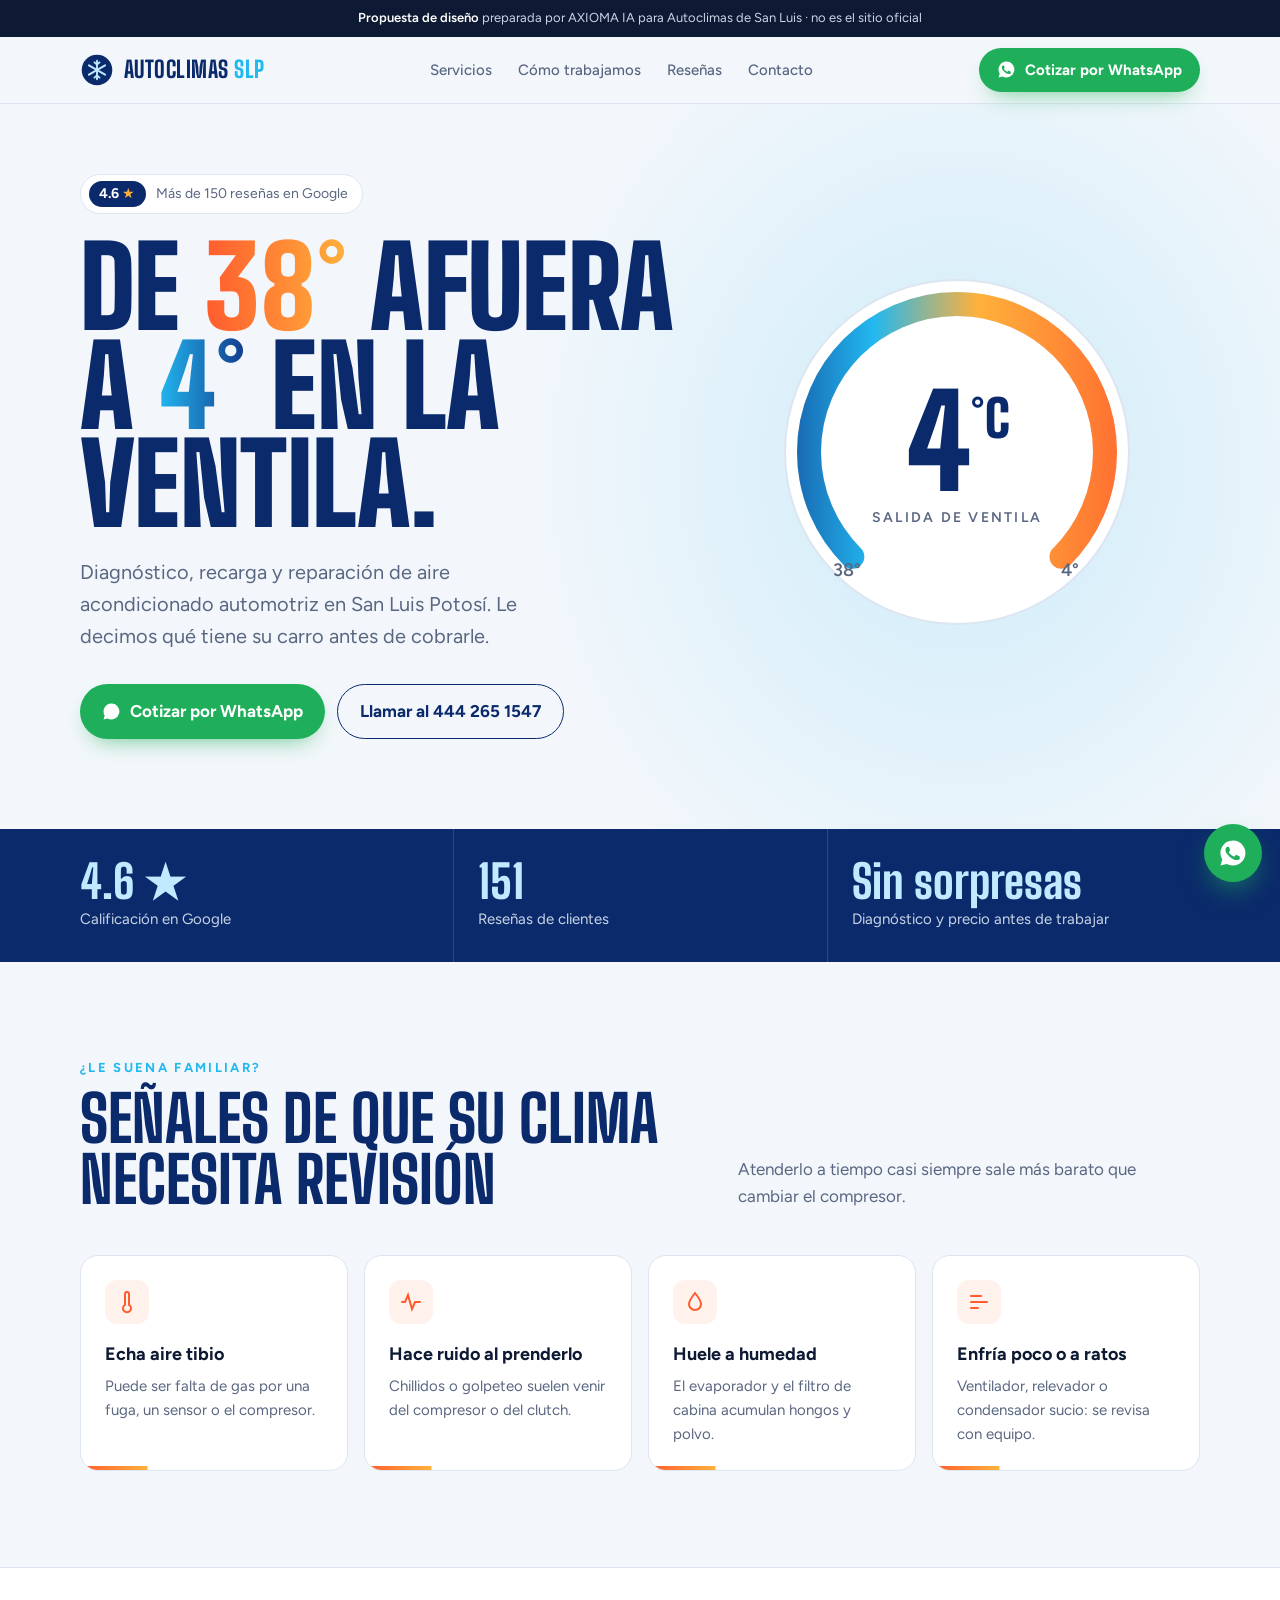
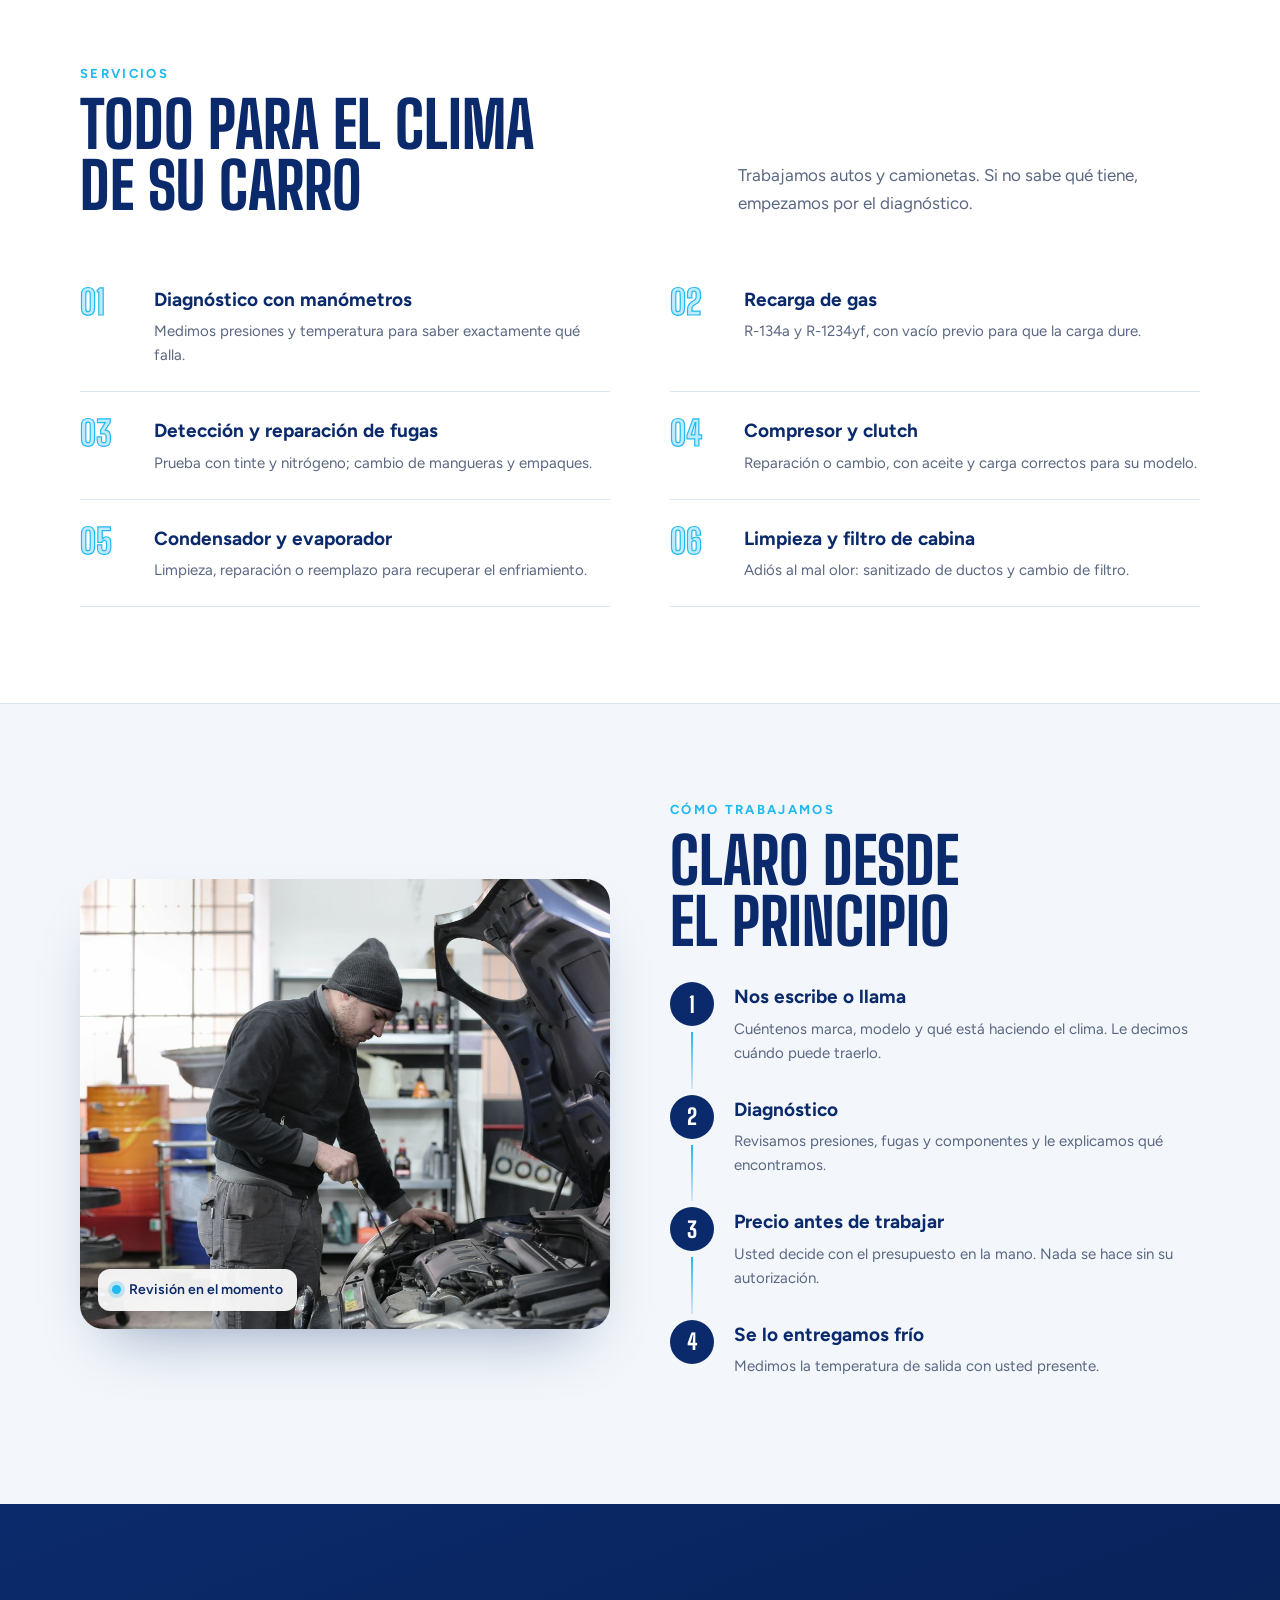
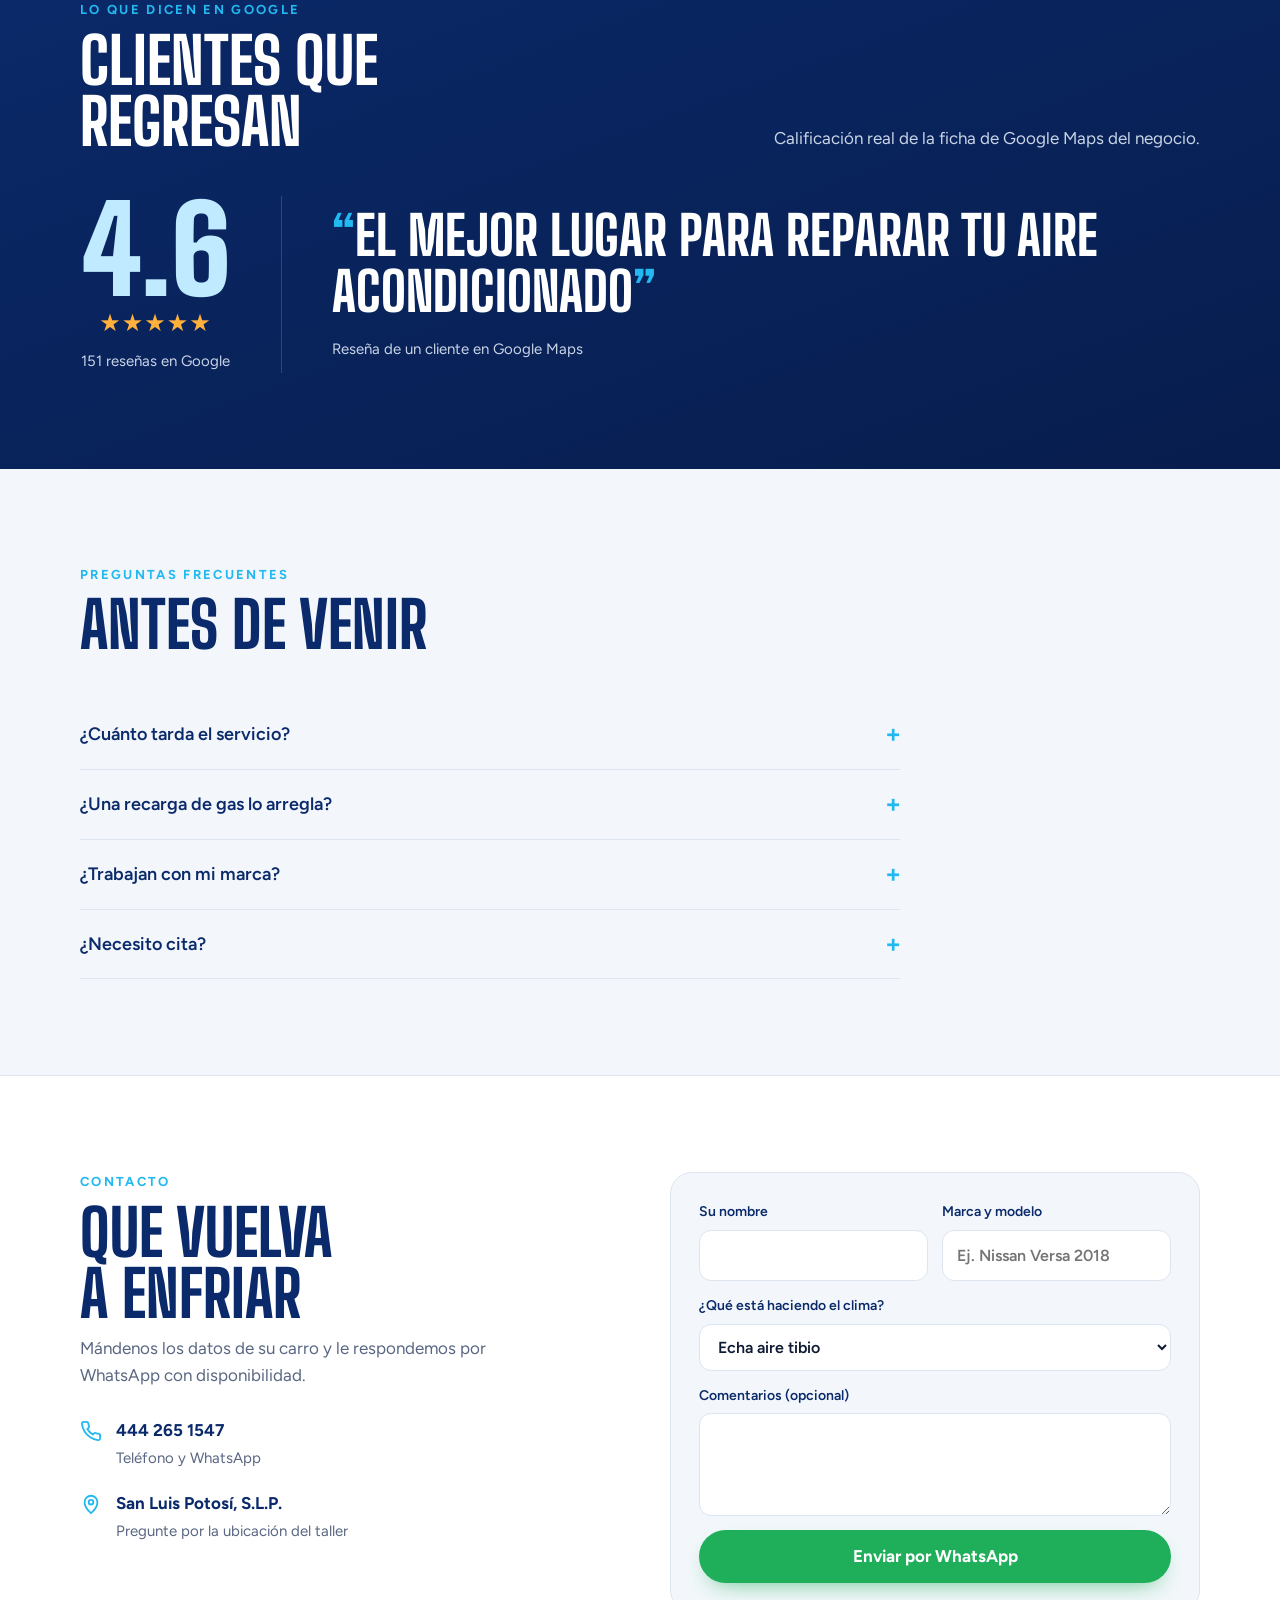
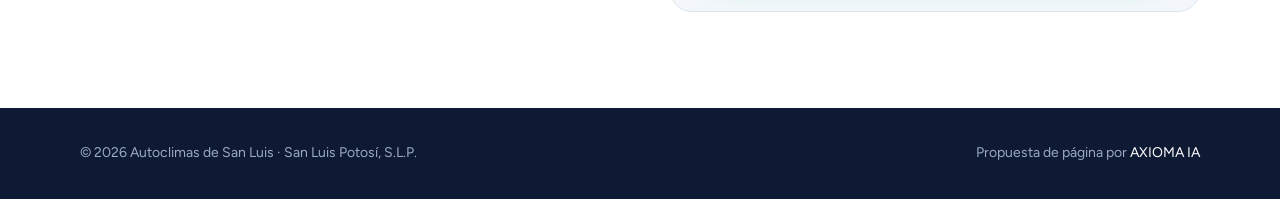
==== autoclimas/index.html @ b7ce18bd "Demos públicas: consultorios, La Llave y 3 landings nuevas para prospectos Co-Authored-By: Claude Op" ====
<!doctype html>
<html lang="es-MX">
<head>
<meta charset="utf-8">
<meta name="viewport" content="width=device-width, initial-scale=1">
<title>Autoclimas de San Luis · Aire acondicionado automotriz en San Luis Potosí</title>
<meta name="description" content="Reparación y recarga de aire acondicionado automotriz en San Luis Potosí. 4.6 estrellas y más de 150 reseñas en Google. Cotice por WhatsApp.">
<!-- Propuesta de diseño: no indexar hasta que el negocio la apruebe -->
<meta name="robots" content="noindex, nofollow">
<meta property="og:title" content="Autoclimas de San Luis · Que su carro vuelva a enfriar">
<meta property="og:description" content="Diagnóstico, recarga y reparación de aire acondicionado automotriz en San Luis Potosí.">
<link rel="preconnect" href="https://fonts.googleapis.com">
<link rel="preconnect" href="https://fonts.gstatic.com" crossorigin>
<link href="https://fonts.googleapis.com/css2?family=Big+Shoulders+Display:wght@600;800;900&family=Figtree:wght@400;500;600;700&display=swap" rel="stylesheet">
<style>
  :root {
    --hielo: #F3F7FB;
    --papel: #FFFFFF;
    --cobalto: #0B2A6B;
    --cobalto-2: #13398C;
    --tinta: #0E1A33;
    --gris: #5A6782;
    --linea: #DCE5F0;
    --calor: #FF5B2E;
    --ambar: #FFB13B;
    --frio: #22B8F0;
    --escarcha: #BFEAFF;
    --wa: #1FAF5A;
  }
  * { box-sizing: border-box; margin: 0; padding: 0; }
  html { scroll-behavior: smooth; }
  body { background: var(--hielo); color: var(--tinta); font: 400 17px/1.6 'Figtree', system-ui, sans-serif; overflow-x: hidden; }
  a { color: inherit; }
  img { max-width: 100%; display: block; }
  .env { max-width: 1160px; margin: 0 auto; padding: 0 20px; }

  .aviso-demo { background: var(--tinta); color: #C9D4E6; font-size: 13px; text-align: center; padding: 8px 16px; }
  .aviso-demo b { color: #fff; font-weight: 600; }

  header { position: sticky; top: 0; z-index: 20; background: rgba(243,247,251,.86); backdrop-filter: blur(12px); border-bottom: 1px solid var(--linea); }
  header .env { display: flex; align-items: center; justify-content: space-between; height: 66px; gap: 16px; }
  .logo { display: flex; align-items: center; gap: 10px; text-decoration: none; }
  .logo svg { width: 34px; height: 34px; }
  .logo span { font: 800 23px/1 'Big Shoulders Display', sans-serif; letter-spacing: .02em; text-transform: uppercase; color: var(--cobalto); }
  .logo span i { font-style: normal; color: var(--frio); }
  nav { display: flex; gap: 26px; font-size: 15px; font-weight: 500; }
  nav a { text-decoration: none; color: var(--gris); }
  nav a:hover { color: var(--cobalto); }
  .btn { display: inline-flex; align-items: center; gap: 9px; text-decoration: none; font-weight: 700; border-radius: 999px; padding: 13px 22px; transition: transform .2s, box-shadow .2s, background .2s; }
  .btn svg { width: 19px; height: 19px; flex: none; }
  .btn-wa { background: var(--wa); color: #fff; box-shadow: 0 10px 24px -12px rgba(31,175,90,.8); }
  .btn-wa:hover { transform: translateY(-2px); box-shadow: 0 16px 30px -12px rgba(31,175,90,.9); }
  .btn-linea { border: 1.5px solid var(--cobalto); color: var(--cobalto); }
  .btn-linea:hover { background: var(--cobalto); color: #fff; }
  header .btn { padding: 10px 18px; font-size: 15px; }

  /* HERO: del calor de San Luis al frío de la ventila */
  .hero { position: relative; padding: 70px 0 90px; overflow: hidden; }
  .hero::before { content: ''; position: absolute; inset: -20% -10% auto auto; width: 70%; height: 140%; background: radial-gradient(closest-side, rgba(34,184,240,.18), transparent); pointer-events: none; }
  .hero .env { display: grid; grid-template-columns: 1.1fr .9fr; gap: 40px; align-items: center; position: relative; }
  .sello { display: inline-flex; align-items: center; gap: 10px; background: var(--papel); border: 1px solid var(--linea); border-radius: 999px; padding: 6px 14px 6px 8px; font-size: 14px; color: var(--gris); }
  .sello b { background: var(--cobalto); color: #fff; border-radius: 999px; padding: 2px 10px; font-weight: 700; }
  .estrellas { color: var(--ambar); letter-spacing: 1px; }
  h1 { font: 900 clamp(54px, 9vw, 112px)/.88 'Big Shoulders Display', sans-serif; text-transform: uppercase; letter-spacing: -.005em; color: var(--cobalto); margin: 24px 0 22px; }
  h1 .calor { background: linear-gradient(90deg, var(--calor), var(--ambar)); -webkit-background-clip: text; background-clip: text; color: transparent; }
  h1 .frio { background: linear-gradient(90deg, var(--frio), var(--cobalto-2)); -webkit-background-clip: text; background-clip: text; color: transparent; }
  .bajada { font-size: 20px; color: var(--gris); max-width: 34ch; }
  .acciones { display: flex; flex-wrap: wrap; gap: 12px; margin-top: 32px; }

  .termo { position: relative; justify-self: center; width: min(400px, 100%); aspect-ratio: 1; }
  .termo svg { width: 100%; height: 100%; overflow: visible; }
  .termo .lectura { position: absolute; inset: 0; display: grid; place-content: center; text-align: center; }
  .termo .grados { font: 900 clamp(84px, 13vw, 128px)/.9 'Big Shoulders Display', sans-serif; color: var(--cobalto); font-variant-numeric: tabular-nums; }
  .termo .grados sup { font-size: .4em; vertical-align: top; position: relative; top: .25em; }
  .termo .rotulo { font-size: 14px; font-weight: 600; text-transform: uppercase; letter-spacing: .16em; color: var(--gris); margin-top: 8px; }
  #aguja { transition: stroke-dashoffset 2.6s cubic-bezier(.6,.05,.25,1); }
  .copo { position: absolute; color: var(--frio); opacity: 0; animation: caer 6s linear infinite; font-size: 18px; }
  @keyframes caer { 0% { transform: translateY(-10px) rotate(0); opacity: 0; } 15% { opacity: .9; } 100% { transform: translateY(120px) rotate(160deg); opacity: 0; } }

  /* FRANJA DE DATOS */
  .franja { background: var(--cobalto); color: #fff; }
  .franja .env { display: grid; grid-template-columns: repeat(3, 1fr); }
  .dato { padding: 30px 24px; border-left: 1px solid rgba(255,255,255,.14); }
  .dato:first-child { border-left: 0; padding-left: 0; }
  .dato b { display: block; font: 800 46px/1 'Big Shoulders Display', sans-serif; color: var(--escarcha); }
  .dato span { font-size: 15px; color: #C9D4E6; }

  section { padding: 96px 0; }
  .titulo { display: flex; align-items: end; justify-content: space-between; gap: 30px; margin-bottom: 44px; flex-wrap: wrap; }
  .titulo small { display: block; font-size: 13px; font-weight: 700; letter-spacing: .18em; text-transform: uppercase; color: var(--frio); margin-bottom: 10px; }
  h2 { font: 800 clamp(38px, 5.5vw, 64px)/.95 'Big Shoulders Display', sans-serif; text-transform: uppercase; color: var(--cobalto); }
  .titulo p { color: var(--gris); max-width: 42ch; }

  /* SÍNTOMAS */
  .sintomas { display: grid; grid-template-columns: repeat(4, 1fr); gap: 16px; }
  .sintoma { background: var(--papel); border: 1px solid var(--linea); border-radius: 18px; padding: 24px; position: relative; overflow: hidden; }
  .sintoma::after { content: ''; position: absolute; left: 0; right: 0; bottom: 0; height: 4px; background: linear-gradient(90deg, var(--calor), var(--ambar)); transform: scaleX(.25); transform-origin: left; transition: transform .4s; }
  .sintoma:hover::after { transform: scaleX(1); }
  .sintoma .ico { width: 44px; height: 44px; border-radius: 12px; background: #FFF1EB; color: var(--calor); display: grid; place-items: center; margin-bottom: 16px; }
  .sintoma .ico svg { width: 24px; height: 24px; }
  .sintoma h3 { font-size: 18px; margin-bottom: 6px; }
  .sintoma p { font-size: 15px; color: var(--gris); }

  /* SERVICIOS */
  .servicios-wrap { background: var(--papel); border-top: 1px solid var(--linea); border-bottom: 1px solid var(--linea); }
  .servicios { display: grid; grid-template-columns: 1fr 1fr; gap: 0 60px; }
  .servicio { display: grid; grid-template-columns: 56px 1fr; gap: 18px; padding: 24px 0; border-bottom: 1px solid var(--linea); }
  .servicio .num { font: 800 34px/1 'Big Shoulders Display', sans-serif; color: var(--escarcha); -webkit-text-stroke: 1.2px var(--frio); }
  .servicio h3 { font-size: 19px; margin-bottom: 4px; color: var(--cobalto); }
  .servicio p { font-size: 15px; color: var(--gris); }

  /* PROCESO */
  .proceso { display: grid; grid-template-columns: 1fr 1fr; gap: 60px; align-items: center; }
  .foto { border-radius: 24px; overflow: hidden; position: relative; aspect-ratio: 4/3.4; box-shadow: 0 30px 60px -30px rgba(11,42,107,.45); }
  .foto img { width: 100%; height: 100%; object-fit: cover; }
  .foto .etq { position: absolute; left: 18px; bottom: 18px; background: rgba(255,255,255,.92); border-radius: 12px; padding: 10px 14px; font-size: 14px; font-weight: 600; color: var(--cobalto); display: flex; align-items: center; gap: 8px; }
  .foto .etq i { width: 9px; height: 9px; border-radius: 50%; background: var(--frio); box-shadow: 0 0 0 4px rgba(34,184,240,.25); animation: latido 1.8s infinite; }
  @keyframes latido { 50% { box-shadow: 0 0 0 9px rgba(34,184,240,0); } }
  .pasos { list-style: none; counter-reset: p; }
  .pasos li { counter-increment: p; position: relative; padding: 0 0 30px 64px; }
  .pasos li::before { content: counter(p); position: absolute; left: 0; top: 0; width: 44px; height: 44px; border-radius: 50%; background: var(--cobalto); color: #fff; display: grid; place-items: center; font: 800 22px 'Big Shoulders Display', sans-serif; }
  .pasos li:not(:last-child)::after { content: ''; position: absolute; left: 21px; top: 50px; bottom: 6px; width: 2px; background: linear-gradient(var(--frio), var(--linea)); }
  .pasos h3 { font-size: 19px; color: var(--cobalto); margin-bottom: 4px; }
  .pasos p { color: var(--gris); font-size: 15px; }

  /* RESEÑAS */
  .resenas { background: linear-gradient(160deg, var(--cobalto), #071D4D); color: #fff; position: relative; overflow: hidden; }
  .resenas h2 { color: #fff; }
  .resenas .titulo p { color: #C9D4E6; }
  .cita { display: grid; grid-template-columns: auto 1fr; gap: 50px; align-items: center; }
  .calif { text-align: center; padding-right: 50px; border-right: 1px solid rgba(255,255,255,.16); }
  .calif b { font: 900 120px/.9 'Big Shoulders Display', sans-serif; color: var(--escarcha); display: block; }
  .calif .estrellas { font-size: 24px; }
  .calif span { display: block; color: #C9D4E6; font-size: 15px; margin-top: 6px; }
  blockquote { font: 800 clamp(32px, 4.6vw, 54px)/1.05 'Big Shoulders Display', sans-serif; text-transform: uppercase; }
  blockquote::before { content: '“'; color: var(--frio); }
  blockquote::after { content: '”'; color: var(--frio); }
  .cita cite { display: block; font-style: normal; margin-top: 16px; color: #C9D4E6; font-size: 15px; }

  /* FAQ */
  .faq { max-width: 820px; }
  details { border-bottom: 1px solid var(--linea); padding: 20px 0; }
  summary { cursor: pointer; list-style: none; font-weight: 600; font-size: 18px; display: flex; justify-content: space-between; gap: 20px; color: var(--cobalto); }
  summary::-webkit-details-marker { display: none; }
  summary::after { content: '+'; font: 800 28px/1 'Big Shoulders Display', sans-serif; color: var(--frio); transition: transform .3s; }
  details[open] summary::after { transform: rotate(45deg); }
  details p { color: var(--gris); margin-top: 10px; max-width: 64ch; }

  /* CONTACTO */
  .contacto { background: var(--papel); border-top: 1px solid var(--linea); }
  .contacto .env { display: grid; grid-template-columns: 1fr 1fr; gap: 60px; }
  form { background: var(--hielo); border: 1px solid var(--linea); border-radius: 22px; padding: 28px; display: grid; gap: 14px; }
  label { font-size: 14px; font-weight: 600; color: var(--cobalto); display: grid; gap: 6px; }
  input, select, textarea { font: inherit; font-size: 16px; border: 1px solid var(--linea); border-radius: 12px; padding: 12px 14px; background: #fff; color: var(--tinta); }
  input:focus, select:focus, textarea:focus { outline: 2px solid var(--frio); border-color: transparent; }
  .fila { display: grid; grid-template-columns: 1fr 1fr; gap: 14px; }
  form .btn { justify-content: center; border: 0; cursor: pointer; font: inherit; font-weight: 700; }
  .datos-contacto { display: grid; gap: 18px; margin-top: 28px; }
  .datos-contacto > div { display: flex; gap: 14px; align-items: flex-start; }
  .datos-contacto svg { width: 22px; height: 22px; color: var(--frio); flex: none; margin-top: 3px; }
  .datos-contacto b { display: block; color: var(--cobalto); }
  .datos-contacto span { color: var(--gris); font-size: 15px; }

  footer { background: var(--tinta); color: #9BA9C2; font-size: 14px; padding: 34px 0; }
  footer .env { display: flex; justify-content: space-between; gap: 20px; flex-wrap: wrap; }
  footer a { color: #fff; }

  .flota { position: fixed; right: 18px; bottom: 18px; z-index: 30; width: 58px; height: 58px; border-radius: 50%; background: var(--wa); display: grid; place-items: center; box-shadow: 0 12px 28px -8px rgba(31,175,90,.7); }
  .flota svg { width: 30px; height: 30px; color: #fff; }

  .revelar { opacity: 0; transform: translateY(24px); transition: opacity .8s, transform .8s; }
  .revelar.visto { opacity: 1; transform: none; }
  .entrada > * { opacity: 0; animation: subir .9s cubic-bezier(.2,.7,.2,1) forwards; }
  .entrada > *:nth-child(2) { animation-delay: .12s; } .entrada > *:nth-child(3) { animation-delay: .24s; } .entrada > *:nth-child(4) { animation-delay: .36s; }
  @keyframes subir { from { opacity: 0; transform: translateY(26px); } to { opacity: 1; transform: none; } }
  @media (prefers-reduced-motion: reduce) { *, *::before, *::after { animation: none !important; transition: none !important; } .revelar, .entrada > * { opacity: 1; transform: none; } }

  @media (max-width: 900px) {
    nav { display: none; }
    .hero { padding: 40px 0 60px; }
    .hero .env, .proceso, .contacto .env { grid-template-columns: 1fr; }
    .termo { width: min(300px, 86%); order: -1; }
    .sintomas { grid-template-columns: 1fr 1fr; }
    .servicios { grid-template-columns: 1fr; }
    .cita { grid-template-columns: 1fr; gap: 30px; }
    .calif { border-right: 0; padding-right: 0; border-bottom: 1px solid rgba(255,255,255,.16); padding-bottom: 24px; }
    section { padding: 70px 0; }
  }
  @media (max-width: 560px) {
    header .btn span { display: none; }
    header .btn { padding: 10px 12px; }
    .franja .env { grid-template-columns: 1fr; }
    .dato, .dato:first-child { border-left: 0; padding: 20px 0; border-top: 1px solid rgba(255,255,255,.14); }
    .dato:first-child { border-top: 0; }
    .sintomas { grid-template-columns: 1fr; }
    .fila { grid-template-columns: 1fr; }
    .bajada { font-size: 18px; }
  }
</style>
</head>
<body>
<div class="aviso-demo"><b>Propuesta de diseño</b> preparada por AXIOMA IA para Autoclimas de San Luis · no es el sitio oficial</div>

<header>
  <div class="env">
    <a class="logo" href="#inicio" aria-label="Autoclimas de San Luis">
      <!-- TODO: logo real del negocio; este es una propuesta -->
      <svg viewBox="0 0 40 40" fill="none" aria-hidden="true"><circle cx="20" cy="20" r="18" fill="#0B2A6B"/><g stroke="#BFEAFF" stroke-width="2.2" stroke-linecap="round"><path d="M20 9v22M10.5 14.5l19 11M10.5 25.5l19-11"/><path d="M17 11l3 2.5 3-2.5M17 29l3-2.5 3 2.5"/></g></svg>
      <span>Autoclimas <i>SLP</i></span>
    </a>
    <nav><a href="#servicios">Servicios</a><a href="#como">Cómo trabajamos</a><a href="#resenas">Reseñas</a><a href="#contacto">Contacto</a></nav>
    <a class="btn btn-wa js-wa" href="#contacto"><svg viewBox="0 0 24 24" fill="currentColor" aria-hidden="true"><path d="M12 2a10 10 0 0 0-8.6 15.1L2 22l5-1.3A10 10 0 1 0 12 2Zm5.8 14.2c-.2.7-1.4 1.3-2 1.4-.5.1-1.2.1-1.9-.1a17 17 0 0 1-1.7-.6 13.4 13.4 0 0 1-5.2-4.6c-.4-.5-1-1.5-1-2.8 0-1.3.7-2 1-2.3.2-.3.5-.3.7-.3h.5c.2 0 .4 0 .6.5l.8 2c.1.2.1.3 0 .5l-.3.5-.4.5c-.1.1-.3.3-.1.6.2.3.7 1.2 1.6 1.9 1.1 1 2 1.3 2.3 1.4.3.1.5.1.6-.1l.9-1.1c.2-.3.4-.2.6-.1l2 .9c.3.1.5.2.5.4.1.1.1.7-.1 1.4Z"/></svg><span>Cotizar por WhatsApp</span></a>
  </div>
</header>

<main id="inicio">
  <section class="hero">
    <div class="env">
      <div class="entrada">
        <div class="sello"><b>4.6 <span class="estrellas">★</span></b> Más de 150 reseñas en Google</div>
        <h1>De <span class="calor">38°</span> afuera<br>a <span class="frio">4°</span> en la ventila.</h1>
        <p class="bajada">Diagnóstico, recarga y reparación de aire acondicionado automotriz en San Luis Potosí. Le decimos qué tiene su carro antes de cobrarle.</p>
        <div class="acciones">
          <a class="btn btn-wa js-wa" href="#contacto"><svg viewBox="0 0 24 24" fill="currentColor" aria-hidden="true"><path d="M12 2a10 10 0 0 0-8.6 15.1L2 22l5-1.3A10 10 0 1 0 12 2Z"/></svg>Cotizar por WhatsApp</a>
          <a class="btn btn-linea js-tel" href="tel:+524442651547">Llamar al 444 265 1547</a>
        </div>
      </div>
      <div class="termo" aria-hidden="true">
        <svg viewBox="0 0 200 200">
          <defs>
            <linearGradient id="grad" x1="0" y1="0" x2="1" y2="1">
              <stop offset="0" stop-color="#FF5B2E"/><stop offset=".45" stop-color="#FFB13B"/><stop offset=".7" stop-color="#22B8F0"/><stop offset="1" stop-color="#13398C"/>
            </linearGradient>
          </defs>
          <circle cx="100" cy="100" r="86" fill="#fff" stroke="#DCE5F0"/>
          <circle cx="100" cy="100" r="74" fill="none" stroke="#E9EFF6" stroke-width="12" stroke-dasharray="348.7 465" transform="rotate(135 100 100)" stroke-linecap="round"/>
          <circle id="aguja" cx="100" cy="100" r="74" fill="none" stroke="url(#grad)" stroke-width="12" stroke-dasharray="348.7 465" stroke-dashoffset="348.7" transform="rotate(135 100 100)" stroke-linecap="round"/>
          <g fill="#5A6782" font-size="9" font-family="Figtree" font-weight="600"><text x="38" y="162">38°</text><text x="152" y="162">4°</text></g>
        </svg>
        <div class="lectura"><div class="grados"><span id="grados">38</span><sup>°C</sup></div><div class="rotulo">Salida de ventila</div></div>
        <span class="copo" style="left:22%;top:8%;animation-delay:.4s">❄</span>
        <span class="copo" style="left:72%;top:4%;animation-delay:2.2s">❄</span>
        <span class="copo" style="left:86%;top:30%;animation-delay:3.8s">❄</span>
      </div>
    </div>
  </section>

  <div class="franja">
    <div class="env">
      <div class="dato"><b>4.6 ★</b><span>Calificación en Google</span></div>
      <div class="dato"><b>151</b><span>Reseñas de clientes</span></div>
      <div class="dato"><b>Sin sorpresas</b><span>Diagnóstico y precio antes de trabajar</span></div>
    </div>
  </div>

  <section id="sintomas">
    <div class="env">
      <div class="titulo revelar">
        <div><small>¿Le suena familiar?</small><h2>Señales de que su clima<br>necesita revisión</h2></div>
        <p>Atenderlo a tiempo casi siempre sale más barato que cambiar el compresor.</p>
      </div>
      <div class="sintomas">
        <div class="sintoma revelar"><div class="ico"><svg viewBox="0 0 24 24" fill="none" stroke="currentColor" stroke-width="2" stroke-linecap="round"><path d="M14 14.8V4a2 2 0 1 0-4 0v10.8a4 4 0 1 0 4 0Z"/></svg></div><h3>Echa aire tibio</h3><p>Puede ser falta de gas por una fuga, un sensor o el compresor.</p></div>
        <div class="sintoma revelar"><div class="ico"><svg viewBox="0 0 24 24" fill="none" stroke="currentColor" stroke-width="2" stroke-linecap="round"><path d="M3 12h3l3-7 4 14 3-7h5"/></svg></div><h3>Hace ruido al prenderlo</h3><p>Chillidos o golpeteo suelen venir del compresor o del clutch.</p></div>
        <div class="sintoma revelar"><div class="ico"><svg viewBox="0 0 24 24" fill="none" stroke="currentColor" stroke-width="2" stroke-linecap="round"><path d="M12 3c4 5 6 8 6 11a6 6 0 0 1-12 0c0-3 2-6 6-11Z"/></svg></div><h3>Huele a humedad</h3><p>El evaporador y el filtro de cabina acumulan hongos y polvo.</p></div>
        <div class="sintoma revelar"><div class="ico"><svg viewBox="0 0 24 24" fill="none" stroke="currentColor" stroke-width="2" stroke-linecap="round"><path d="M4 12h16M4 6h10M4 18h7"/></svg></div><h3>Enfría poco o a ratos</h3><p>Ventilador, relevador o condensador sucio: se revisa con equipo.</p></div>
      </div>
    </div>
  </section>

  <section class="servicios-wrap" id="servicios">
    <div class="env">
      <div class="titulo revelar">
        <div><small>Servicios</small><h2>Todo para el clima<br>de su carro</h2></div>
        <p>Trabajamos autos y camionetas. Si no sabe qué tiene, empezamos por el diagnóstico.</p>
      </div>
      <!-- TODO: confirmar con el negocio la lista real de servicios -->
      <div class="servicios">
        <div class="servicio revelar"><span class="num">01</span><div><h3>Diagnóstico con manómetros</h3><p>Medimos presiones y temperatura para saber exactamente qué falla.</p></div></div>
        <div class="servicio revelar"><span class="num">02</span><div><h3>Recarga de gas</h3><p>R-134a y R-1234yf, con vacío previo para que la carga dure.</p></div></div>
        <div class="servicio revelar"><span class="num">03</span><div><h3>Detección y reparación de fugas</h3><p>Prueba con tinte y nitrógeno; cambio de mangueras y empaques.</p></div></div>
        <div class="servicio revelar"><span class="num">04</span><div><h3>Compresor y clutch</h3><p>Reparación o cambio, con aceite y carga correctos para su modelo.</p></div></div>
        <div class="servicio revelar"><span class="num">05</span><div><h3>Condensador y evaporador</h3><p>Limpieza, reparación o reemplazo para recuperar el enfriamiento.</p></div></div>
        <div class="servicio revelar"><span class="num">06</span><div><h3>Limpieza y filtro de cabina</h3><p>Adiós al mal olor: sanitizado de ductos y cambio de filtro.</p></div></div>
      </div>
    </div>
  </section>

  <section id="como">
    <div class="env proceso">
      <div class="foto revelar"><img src="img/motor.jpg" alt="Técnico revisando el motor de un auto" loading="lazy"><div class="etq"><i></i>Revisión en el momento</div></div>
      <div>
        <div class="titulo revelar" style="margin-bottom:30px"><div><small>Cómo trabajamos</small><h2>Claro desde<br>el principio</h2></div></div>
        <ol class="pasos">
          <li class="revelar"><h3>Nos escribe o llama</h3><p>Cuéntenos marca, modelo y qué está haciendo el clima. Le decimos cuándo puede traerlo.</p></li>
          <li class="revelar"><h3>Diagnóstico</h3><p>Revisamos presiones, fugas y componentes y le explicamos qué encontramos.</p></li>
          <li class="revelar"><h3>Precio antes de trabajar</h3><p>Usted decide con el presupuesto en la mano. Nada se hace sin su autorización.</p></li>
          <li class="revelar"><h3>Se lo entregamos frío</h3><p>Medimos la temperatura de salida con usted presente.</p></li>
        </ol>
      </div>
    </div>
  </section>

  <section class="resenas" id="resenas">
    <div class="env">
      <div class="titulo revelar"><div><small>Lo que dicen en Google</small><h2>Clientes que<br>regresan</h2></div><p>Calificación real de la ficha de Google Maps del negocio.</p></div>
      <div class="cita revelar">
        <div class="calif"><b>4.6</b><div class="estrellas">★★★★★</div><span>151 reseñas en Google</span></div>
        <div><blockquote>El mejor lugar para reparar tu aire acondicionado</blockquote><cite>Reseña de un cliente en Google Maps</cite></div>
      </div>
    </div>
  </section>

  <section id="preguntas">
    <div class="env">
      <div class="titulo revelar"><div><small>Preguntas frecuentes</small><h2>Antes de venir</h2></div></div>
      <div class="faq">
        <details class="revelar"><summary>¿Cuánto tarda el servicio?</summary><p>Una recarga con diagnóstico suele quedar el mismo día. Si hay que pedir una pieza, le avisamos el tiempo antes de empezar.</p></details>
        <details class="revelar"><summary>¿Una recarga de gas lo arregla?</summary><p>Solo si la falla es falta de gas. Si hay una fuga, el gas se vuelve a salir; por eso primero revisamos y le decimos qué conviene.</p></details>
        <details class="revelar"><summary>¿Trabajan con mi marca?</summary><p>Atendemos autos y camionetas de todas las marcas. Escríbanos el modelo y año y le confirmamos.</p></details>
        <details class="revelar"><summary>¿Necesito cita?</summary><p>Recomendamos escribir antes por WhatsApp para darle un horario y no tenga que esperar.</p></details>
      </div>
    </div>
  </section>

  <section class="contacto" id="contacto">
    <div class="env">
      <div class="revelar">
        <div class="titulo" style="margin-bottom:10px"><div><small>Contacto</small><h2>Que vuelva<br>a enfriar</h2></div></div>
        <p style="color:var(--gris);max-width:40ch">Mándenos los datos de su carro y le respondemos por WhatsApp con disponibilidad.</p>
        <div class="datos-contacto">
          <div><svg viewBox="0 0 24 24" fill="none" stroke="currentColor" stroke-width="2"><path d="M22 16.9v3a2 2 0 0 1-2.2 2 19.8 19.8 0 0 1-8.6-3.1 19.5 19.5 0 0 1-6-6A19.8 19.8 0 0 1 2.1 4.2 2 2 0 0 1 4.1 2h3a2 2 0 0 1 2 1.7c.1 1 .4 1.9.7 2.8a2 2 0 0 1-.5 2.1L8 9.9a16 16 0 0 0 6 6l1.3-1.3a2 2 0 0 1 2.1-.4c.9.3 1.8.6 2.8.7a2 2 0 0 1 1.7 2Z"/></svg><div><b>444 265 1547</b><span>Teléfono y WhatsApp</span></div></div>
          <!-- TODO: dirección y horario reales de la ficha de Google -->
          <div><svg viewBox="0 0 24 24" fill="none" stroke="currentColor" stroke-width="2"><path d="M12 22s7-6.2 7-12a7 7 0 0 0-14 0c0 5.8 7 12 7 12Z"/><circle cx="12" cy="10" r="2.5"/></svg><div><b>San Luis Potosí, S.L.P.</b><span>Pregunte por la ubicación del taller</span></div></div>
        </div>
      </div>
      <form id="cotizar" class="revelar">
        <div class="fila">
          <label>Su nombre<input name="nombre" required autocomplete="name"></label>
          <label>Marca y modelo<input name="auto" required placeholder="Ej. Nissan Versa 2018"></label>
        </div>
        <label>¿Qué está haciendo el clima?
          <select name="falla">
            <option>Echa aire tibio</option><option>Enfría poco</option><option>Hace ruido</option><option>Huele mal</option><option>No prende</option><option>Solo quiero una revisión</option>
          </select>
        </label>
        <label>Comentarios (opcional)<textarea name="nota" rows="3"></textarea></label>
        <button class="btn btn-wa" type="submit">Enviar por WhatsApp</button>
      </form>
    </div>
  </section>
</main>

<footer>
  <div class="env">
    <span>© <span id="anio"></span> Autoclimas de San Luis · San Luis Potosí, S.L.P.</span>
    <span>Propuesta de página por <a href="https://wa.me/" class="js-axioma">AXIOMA IA</a></span>
  </div>
</footer>

<a class="flota js-wa" href="#contacto" aria-label="Escribir por WhatsApp"><svg viewBox="0 0 24 24" fill="currentColor"><path d="M12 2a10 10 0 0 0-8.6 15.1L2 22l5-1.3A10 10 0 1 0 12 2Zm5.8 14.2c-.2.7-1.4 1.3-2 1.4-.5.1-1.2.1-1.9-.1a17 17 0 0 1-1.7-.6 13.4 13.4 0 0 1-5.2-4.6c-.4-.5-1-1.5-1-2.8 0-1.3.7-2 1-2.3.2-.3.5-.3.7-.3h.5c.2 0 .4 0 .6.5l.8 2c.1.2.1.3 0 .5l-.3.5-.4.5c-.1.1-.3.3-.1.6.2.3.7 1.2 1.6 1.9 1.1 1 2 1.3 2.3 1.4.3.1.5.1.6-.1l.9-1.1c.2-.3.4-.2.6-.1l2 .9c.3.1.5.2.5.4.1.1.1.7-.1 1.4Z"/></svg></a>

<script>
  const WHATSAPP = '524442651547';
  const AXIOMA = ''; // se llena al publicar
  const wa = (texto) => `https://wa.me/${WHATSAPP}?text=${encodeURIComponent(texto)}`;

  document.querySelectorAll('.js-wa').forEach(a => { a.href = wa('Hola, quiero cotizar el aire acondicionado de mi carro.'); a.target = '_blank'; a.rel = 'noopener'; });
  document.querySelectorAll('.js-axioma').forEach(a => { if (AXIOMA) { a.href = `https://wa.me/${AXIOMA}`; a.target = '_blank'; } else a.removeAttribute('href'); });
  document.getElementById('anio').textContent = new Date().getFullYear();

  document.getElementById('cotizar').addEventListener('submit', e => {
    e.preventDefault();
    const f = new FormData(e.target);
    const texto = `Hola, soy ${f.get('nombre')}. Tengo un ${f.get('auto')} y el clima: ${f.get('falla').toLowerCase()}.` + (f.get('nota') ? ` ${f.get('nota')}` : '') + ' ¿Cuándo lo puedo llevar?';
    window.open(wa(texto), '_blank', 'noopener');
  });

  // Termómetro: baja de 38° a 4° cuando se ve
  const aguja = document.getElementById('aguja'), grados = document.getElementById('grados');
  const bajar = () => {
    aguja.style.strokeDashoffset = '0';
    const inicio = performance.now(), dur = 2600;
    const paso = t => {
      const p = Math.min((t - inicio) / dur, 1), e = 1 - Math.pow(1 - p, 3);
      grados.textContent = Math.round(38 - 34 * e);
      if (p < 1) requestAnimationFrame(paso);
    };
    requestAnimationFrame(paso);
  };
  if (matchMedia('(prefers-reduced-motion: reduce)').matches) { aguja.style.strokeDashoffset = '0'; grados.textContent = '4'; }
  else setTimeout(bajar, 500);

  const obs = new IntersectionObserver(es => es.forEach(e => { if (e.isIntersecting) { e.target.classList.add('visto'); obs.unobserve(e.target); } }), { threshold: .15 });
  document.querySelectorAll('.revelar').forEach(el => obs.observe(el));
</script>
</body>
</html>
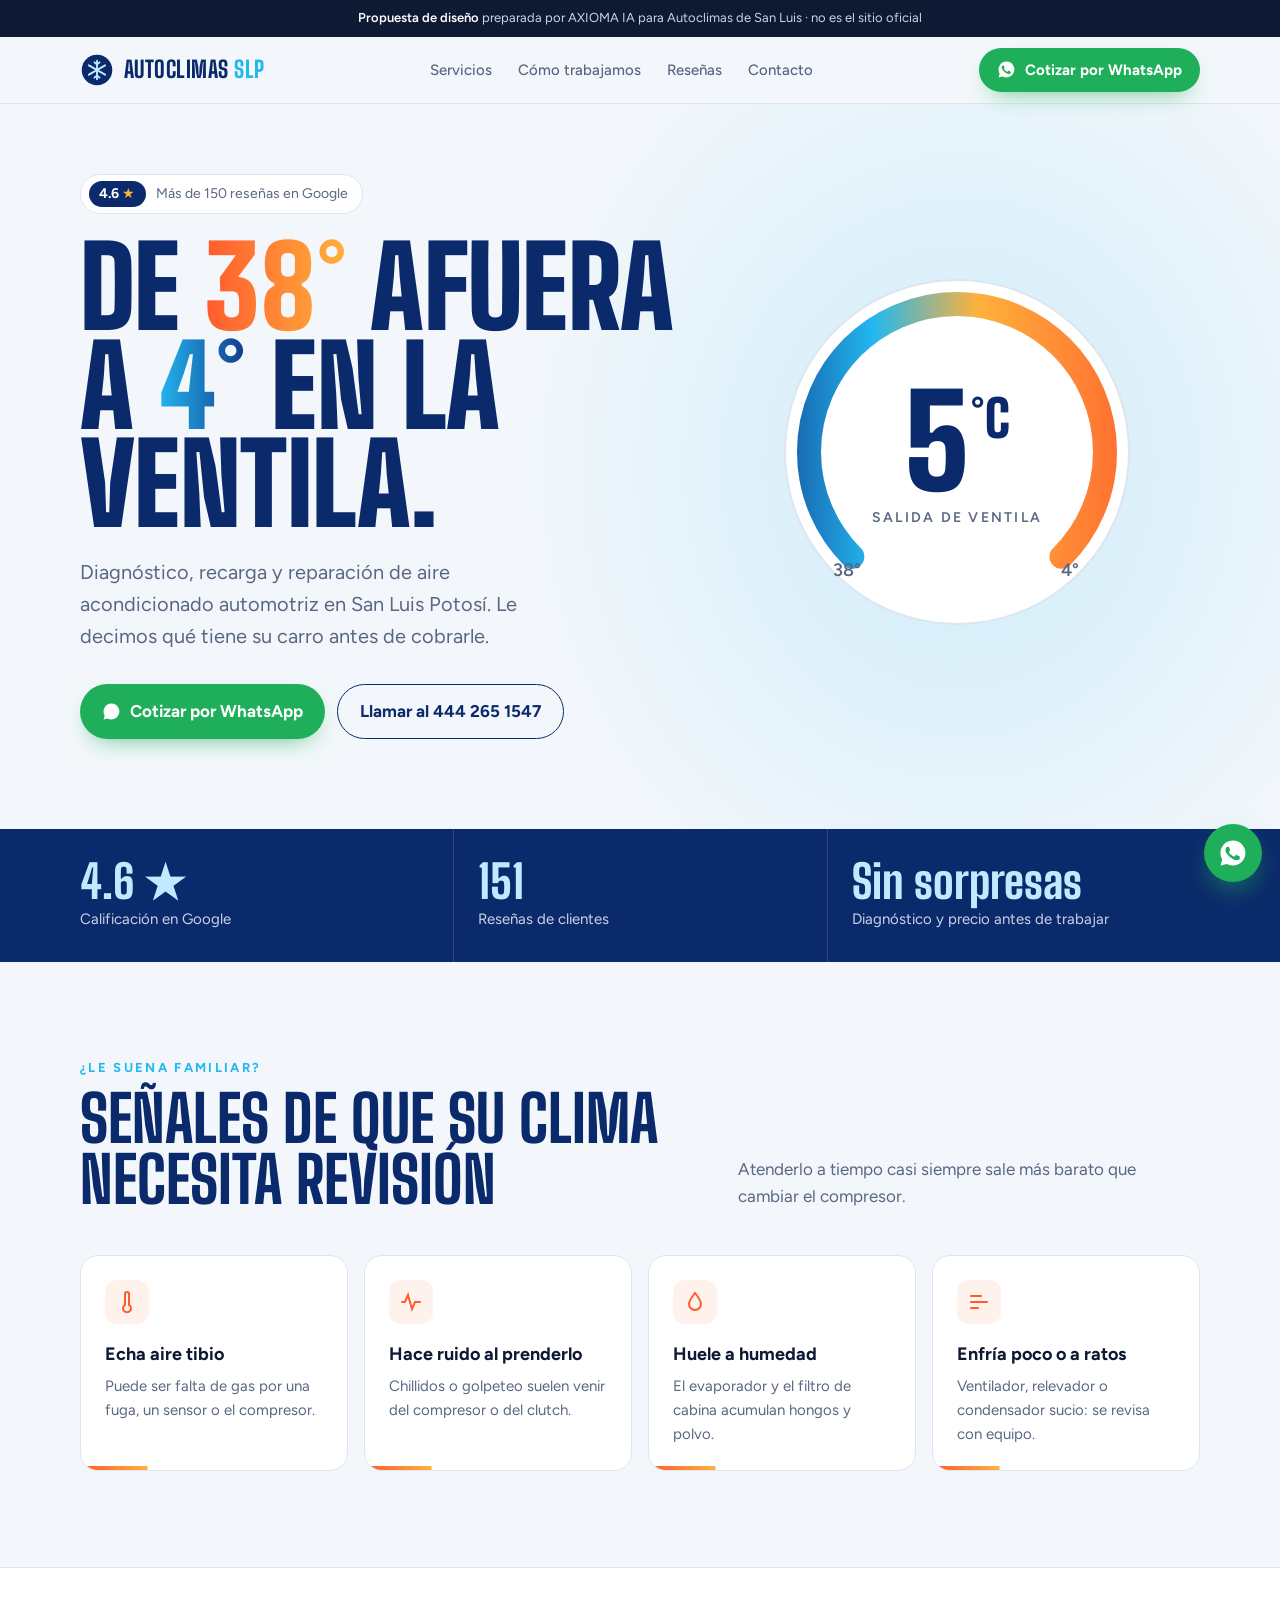
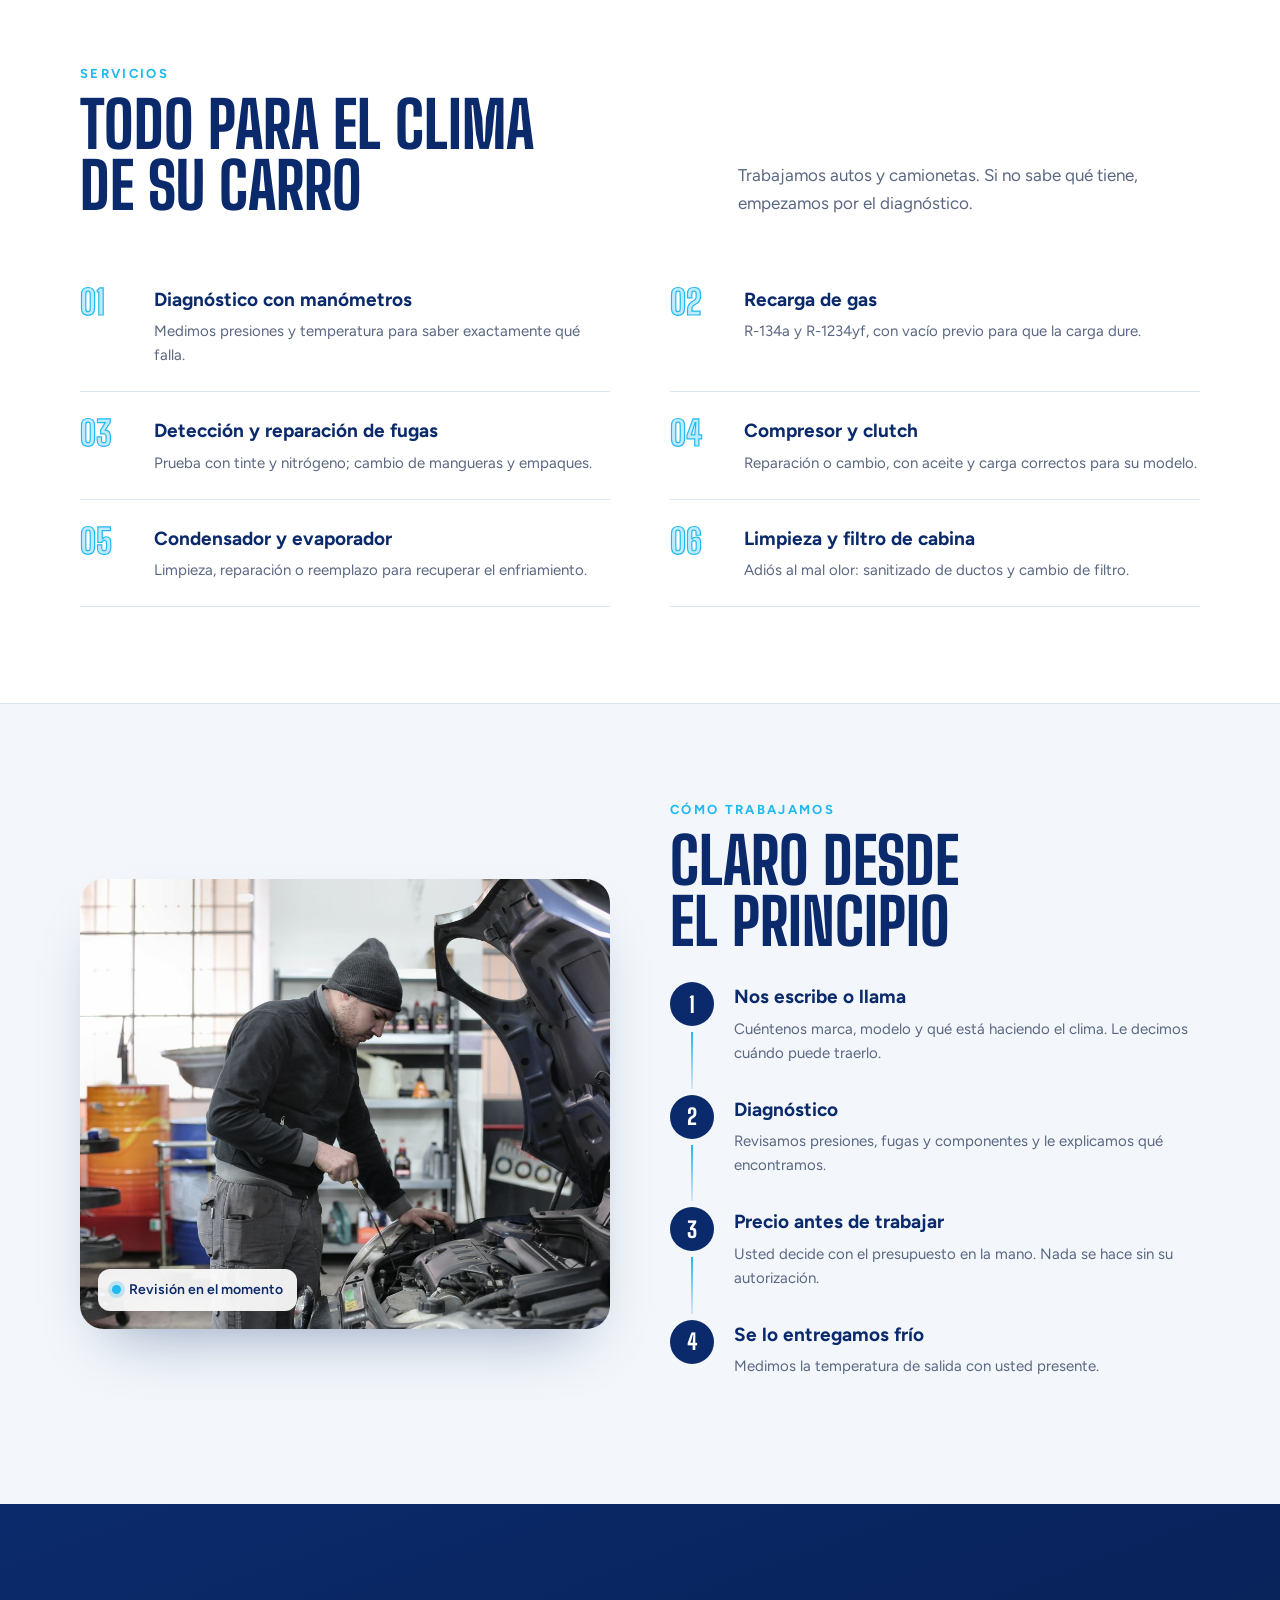
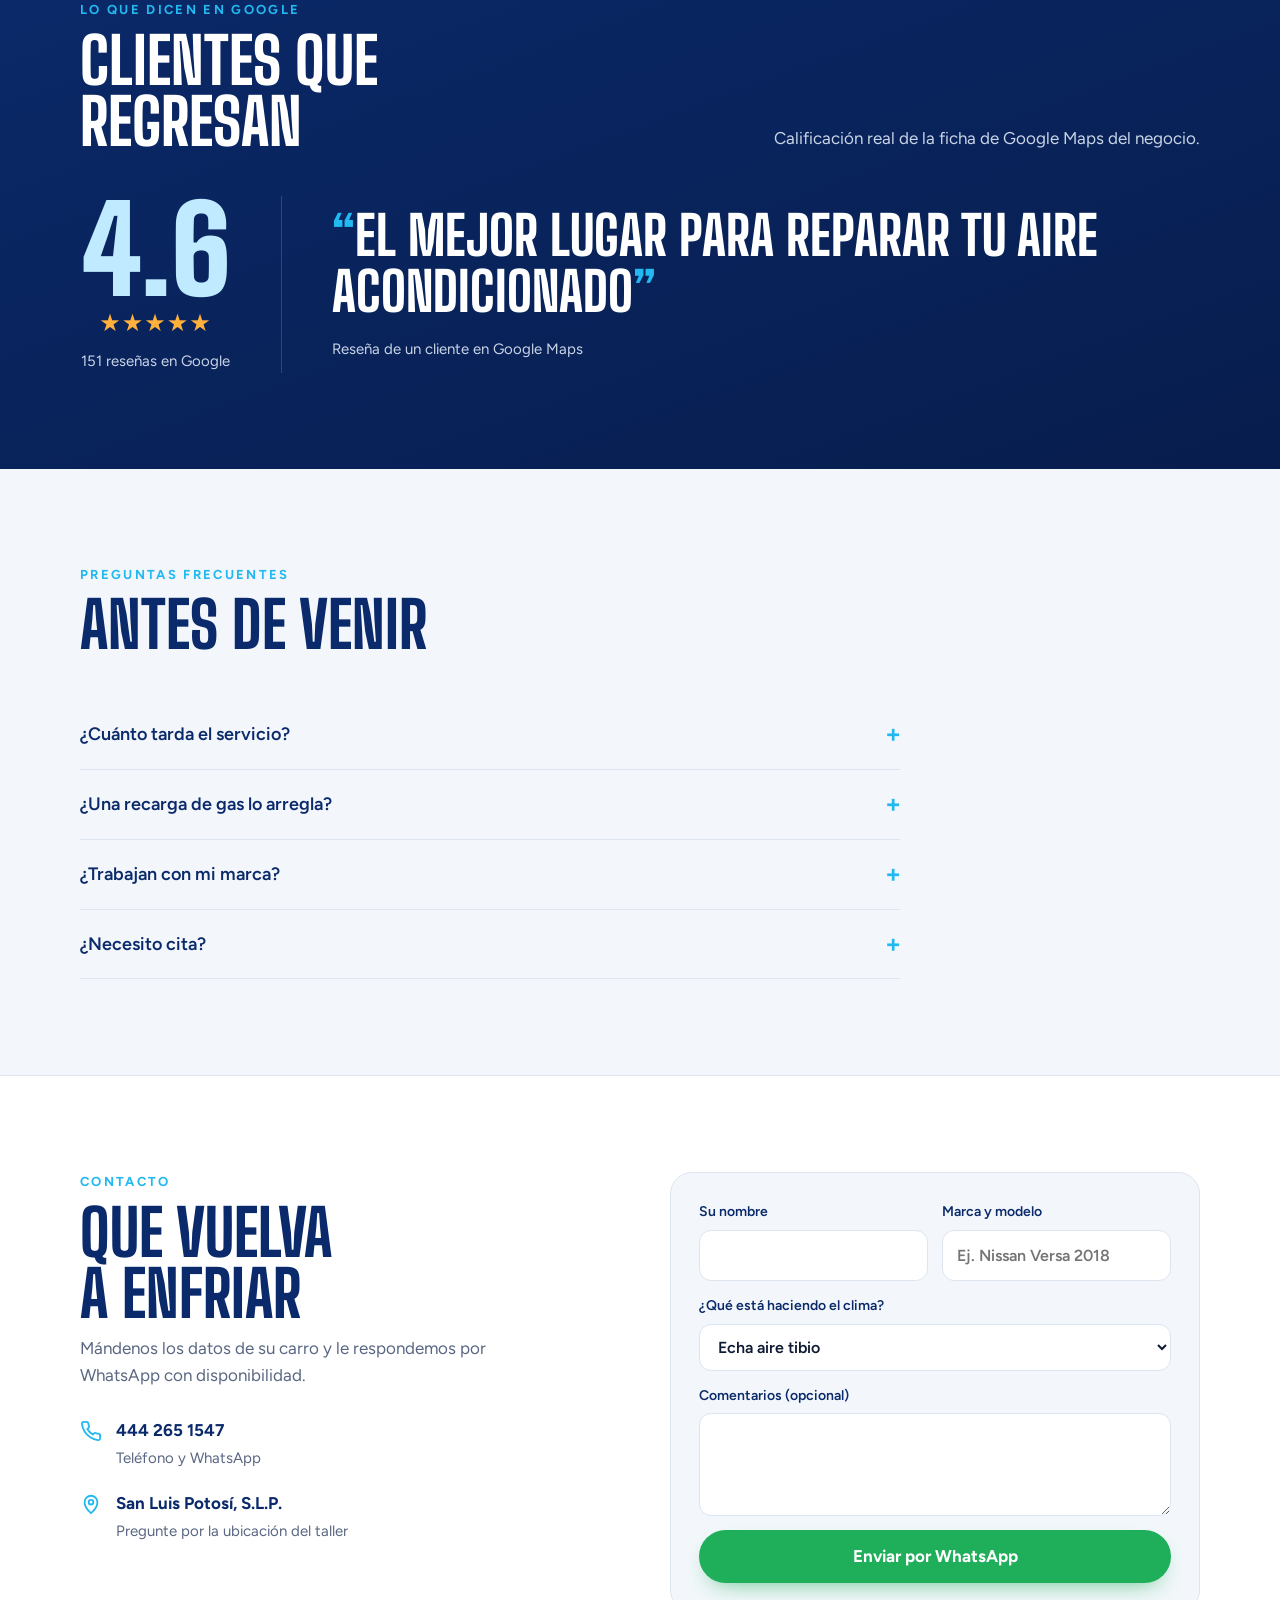
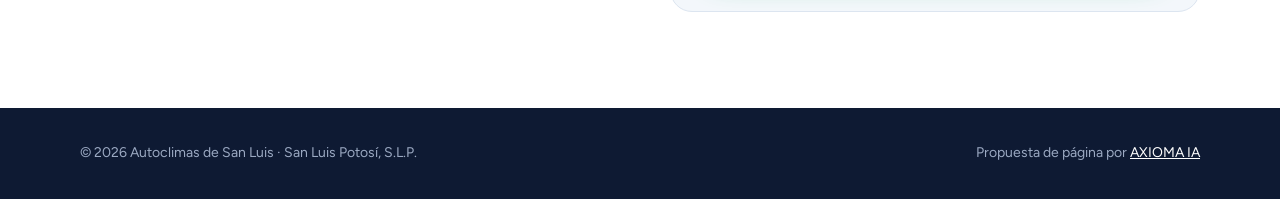
==== commit fbc7b705: "WhatsApp de AXIOMA en demos y landings Co-Authored-By: Claude Opus 5.5 <noreply@anthropic.com>" ====
--- a/autoclimas/index.html
+++ b/autoclimas/index.html
@@ -362,7 +362,7 @@
 
 <script>
   const WHATSAPP = '524442651547';
-  const AXIOMA = ''; // se llena al publicar
+  const AXIOMA = '524445412348';
   const wa = (texto) => `https://wa.me/${WHATSAPP}?text=${encodeURIComponent(texto)}`;
 
   document.querySelectorAll('.js-wa').forEach(a => { a.href = wa('Hola, quiero cotizar el aire acondicionado de mi carro.'); a.target = '_blank'; a.rel = 'noopener'; });
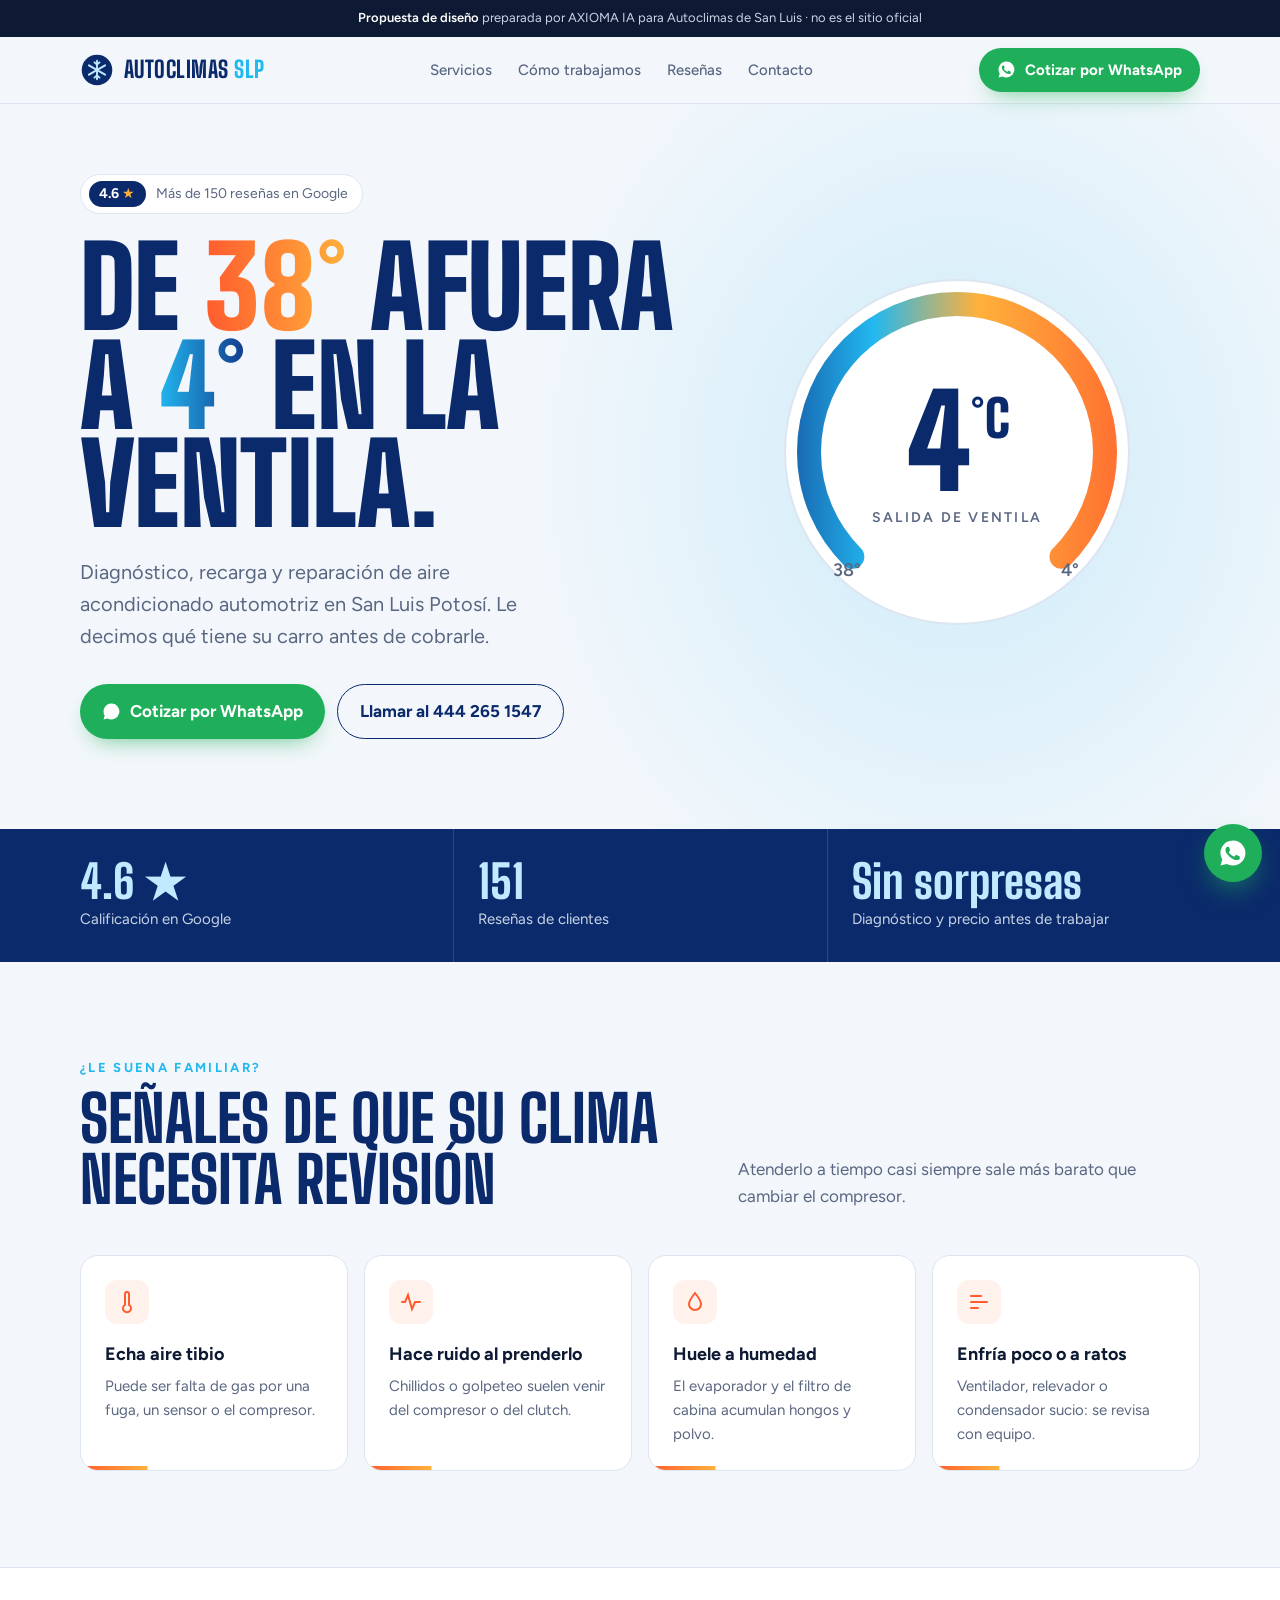
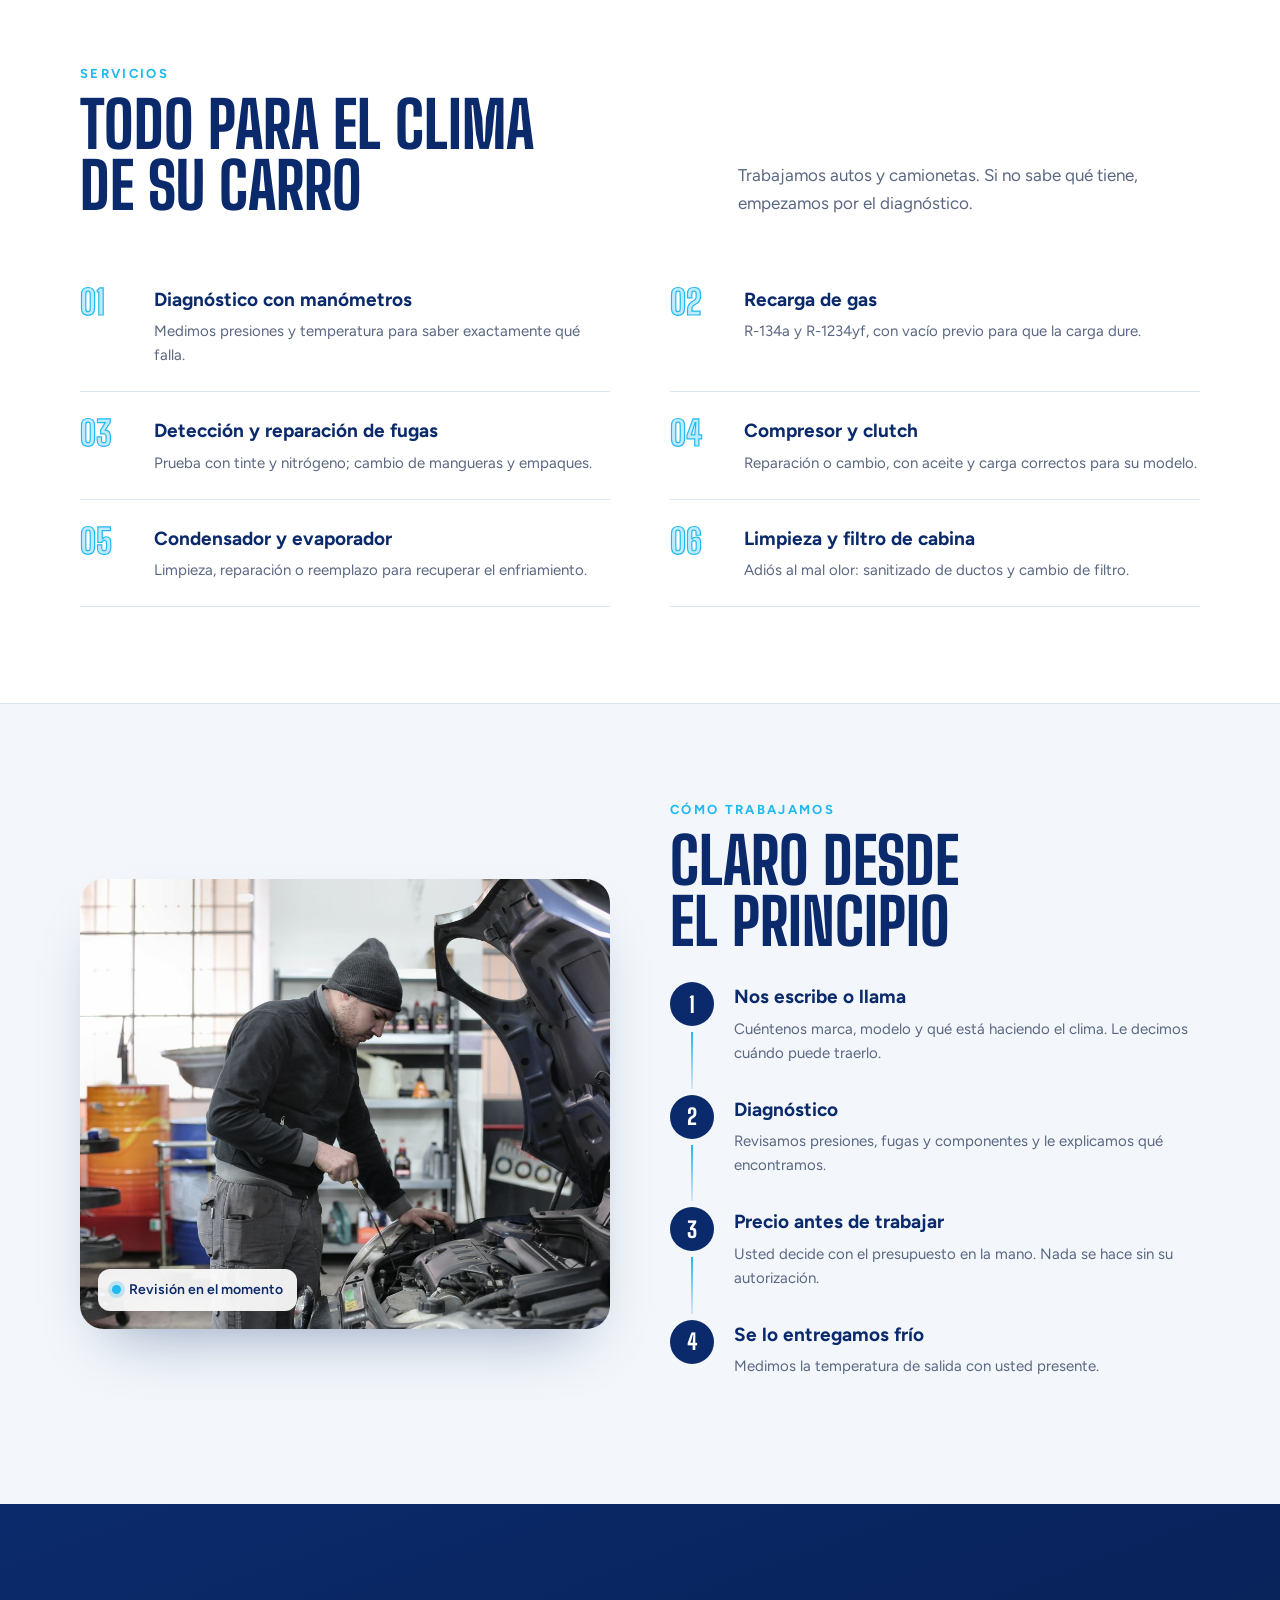
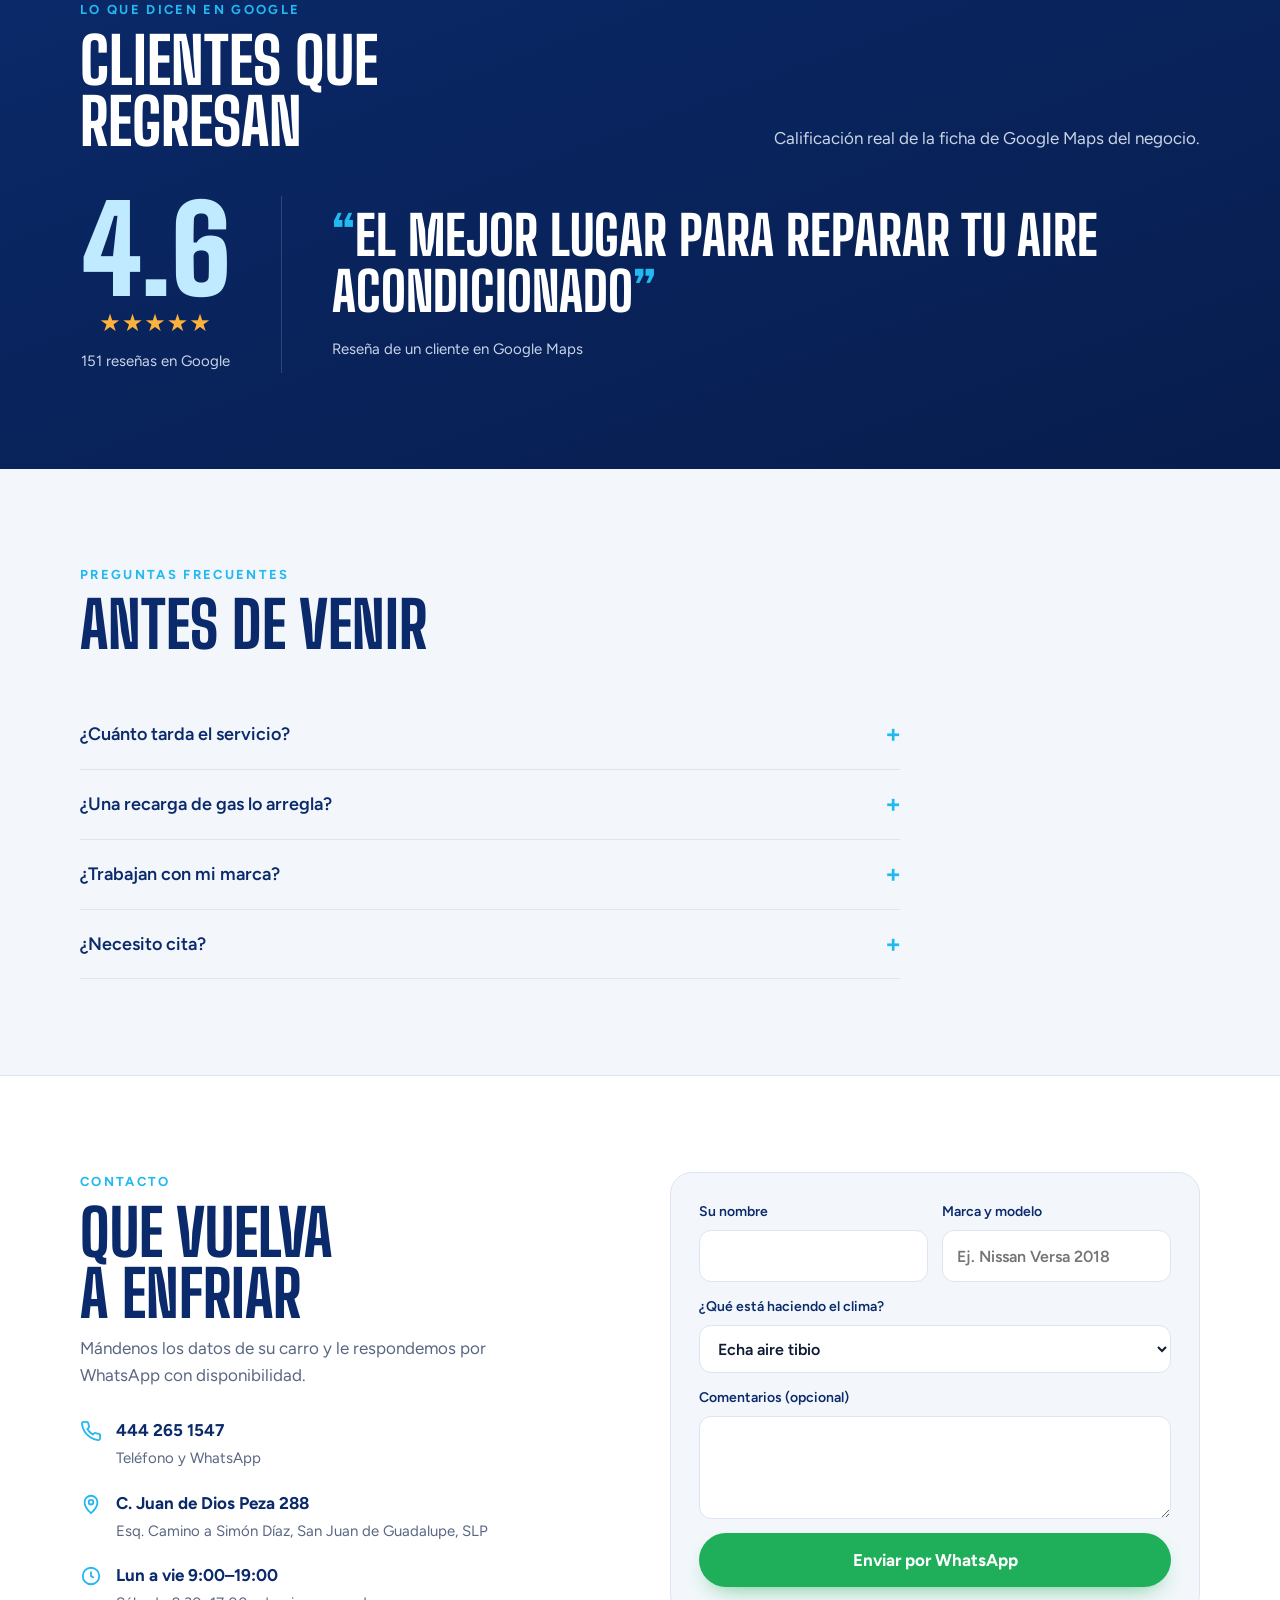
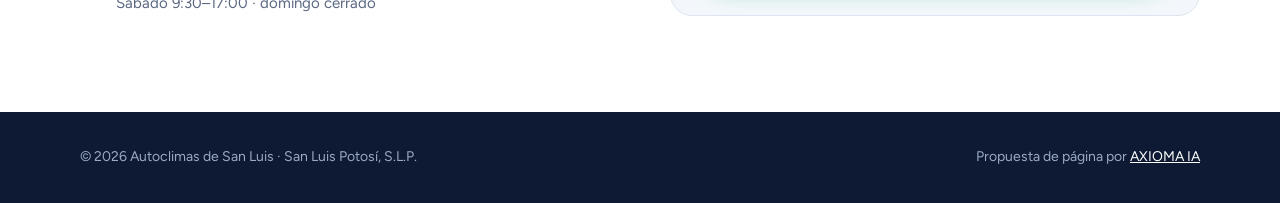
==== commit 07251655: "Dirección y horario reales en landings de Autoclimas, Portales y Técnico Co-Authored-By: Claude Opus" ====
--- a/autoclimas/index.html
+++ b/autoclimas/index.html
@@ -330,8 +330,8 @@
         <p style="color:var(--gris);max-width:40ch">Mándenos los datos de su carro y le respondemos por WhatsApp con disponibilidad.</p>
         <div class="datos-contacto">
           <div><svg viewBox="0 0 24 24" fill="none" stroke="currentColor" stroke-width="2"><path d="M22 16.9v3a2 2 0 0 1-2.2 2 19.8 19.8 0 0 1-8.6-3.1 19.5 19.5 0 0 1-6-6A19.8 19.8 0 0 1 2.1 4.2 2 2 0 0 1 4.1 2h3a2 2 0 0 1 2 1.7c.1 1 .4 1.9.7 2.8a2 2 0 0 1-.5 2.1L8 9.9a16 16 0 0 0 6 6l1.3-1.3a2 2 0 0 1 2.1-.4c.9.3 1.8.6 2.8.7a2 2 0 0 1 1.7 2Z"/></svg><div><b>444 265 1547</b><span>Teléfono y WhatsApp</span></div></div>
-          <!-- TODO: dirección y horario reales de la ficha de Google -->
-          <div><svg viewBox="0 0 24 24" fill="none" stroke="currentColor" stroke-width="2"><path d="M12 22s7-6.2 7-12a7 7 0 0 0-14 0c0 5.8 7 12 7 12Z"/><circle cx="12" cy="10" r="2.5"/></svg><div><b>San Luis Potosí, S.L.P.</b><span>Pregunte por la ubicación del taller</span></div></div>
+          <div><svg viewBox="0 0 24 24" fill="none" stroke="currentColor" stroke-width="2"><path d="M12 22s7-6.2 7-12a7 7 0 0 0-14 0c0 5.8 7 12 7 12Z"/><circle cx="12" cy="10" r="2.5"/></svg><div><b>C. Juan de Dios Peza 288</b><span>Esq. Camino a Simón Díaz, San Juan de Guadalupe, SLP</span></div></div>
+          <div><svg viewBox="0 0 24 24" fill="none" stroke="currentColor" stroke-width="2"><circle cx="12" cy="12" r="9"/><path d="M12 7v5l3 2"/></svg><div><b>Lun a vie 9:00–19:00</b><span>Sábado 9:30–17:00 · domingo cerrado</span></div></div>
         </div>
       </div>
       <form id="cotizar" class="revelar">
